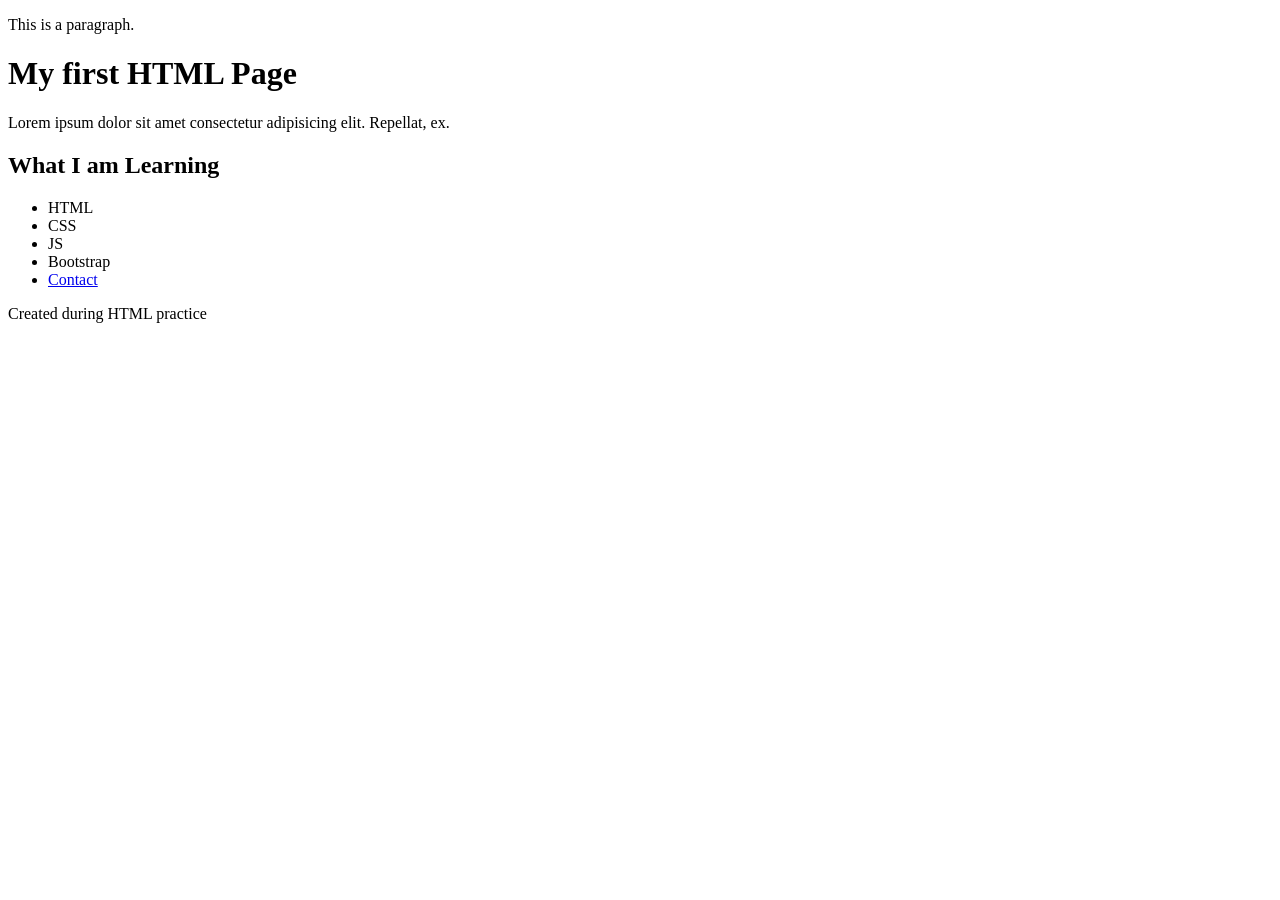
==== index.html @ 041666cb "pushing html files to github" ====
<!DOCTYPE html>
<html lang="en">
<head>
    <title>Document</title>
</head>
<body>
    <p>This is a paragraph.</p>
    <header>
        <h1>My first HTML Page</h1>
        <p>
            Lorem ipsum dolor sit amet consectetur adipisicing elit. Repellat, ex.
        </p>
    </header>

    <main>
        <section>
            <h2>What I am Learning</h2>
            <ul>
                <li>HTML</li>
                <li>CSS</li>
                <li>JS</li>
                <li>Bootstrap</li>
                <li>
                    <a href="contact.html">Contact</a>
                </li> 
            </ul>
        </section>
    </main>

    <footer>
        <p>Created during HTML practice</p>
    </footer>

</body>
</html>
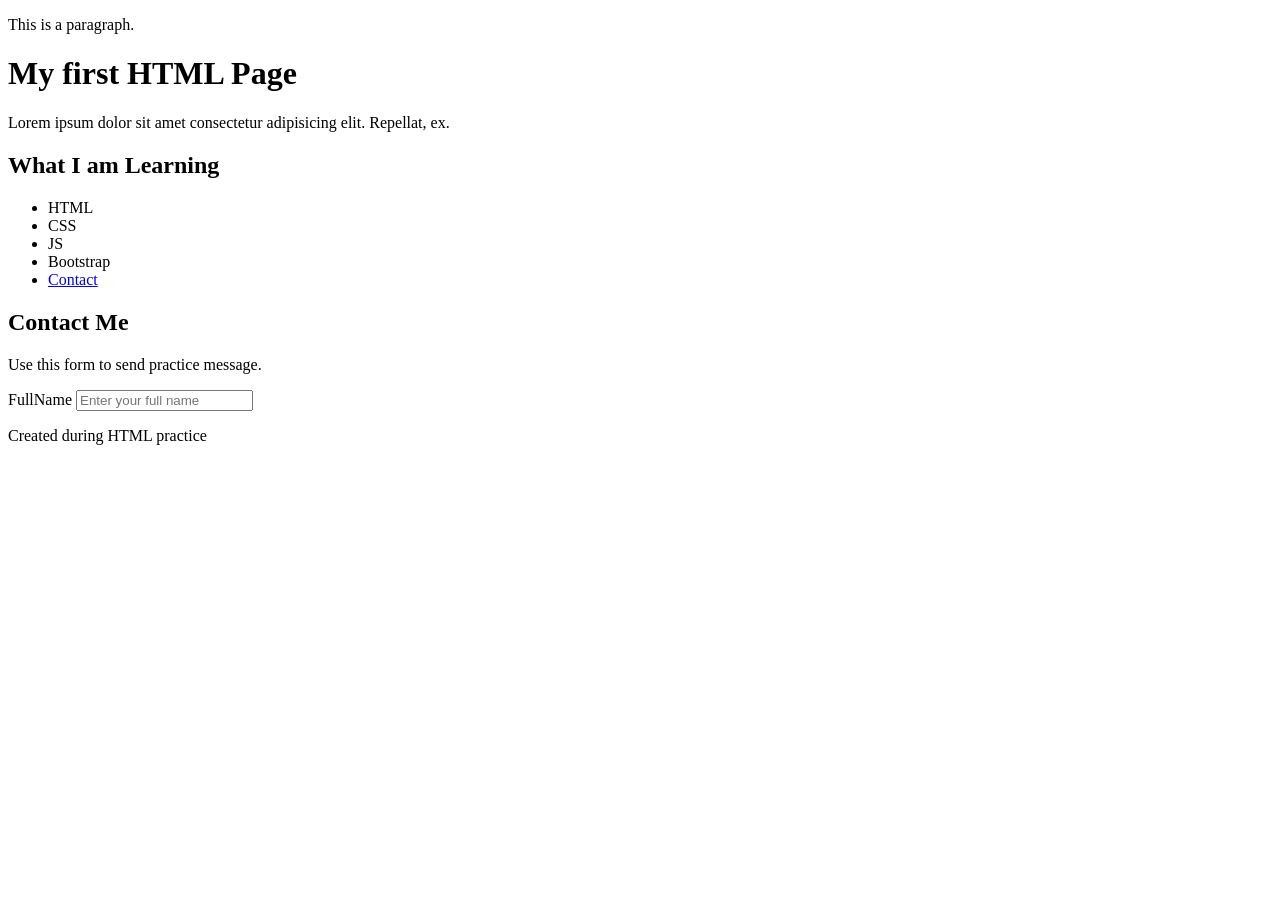
==== commit 83ca9da3: "added a better contact page" ====
--- a/index.html
+++ b/index.html
@@ -25,6 +25,19 @@
                 </li> 
             </ul>
         </section>
+
+        <section id="contact">
+            <h2>Contact Me</h2>
+            <p>Use this form to send practice message.</p>
+
+            <form>
+                <div>
+                    <label for="full-name">FullName</label>
+                    <input type="text" id="full-name" name="fullname" placeholder="Enter your full name" required>
+                </div>
+            </form>
+        </section>
+    
     </main>
 
     <footer>
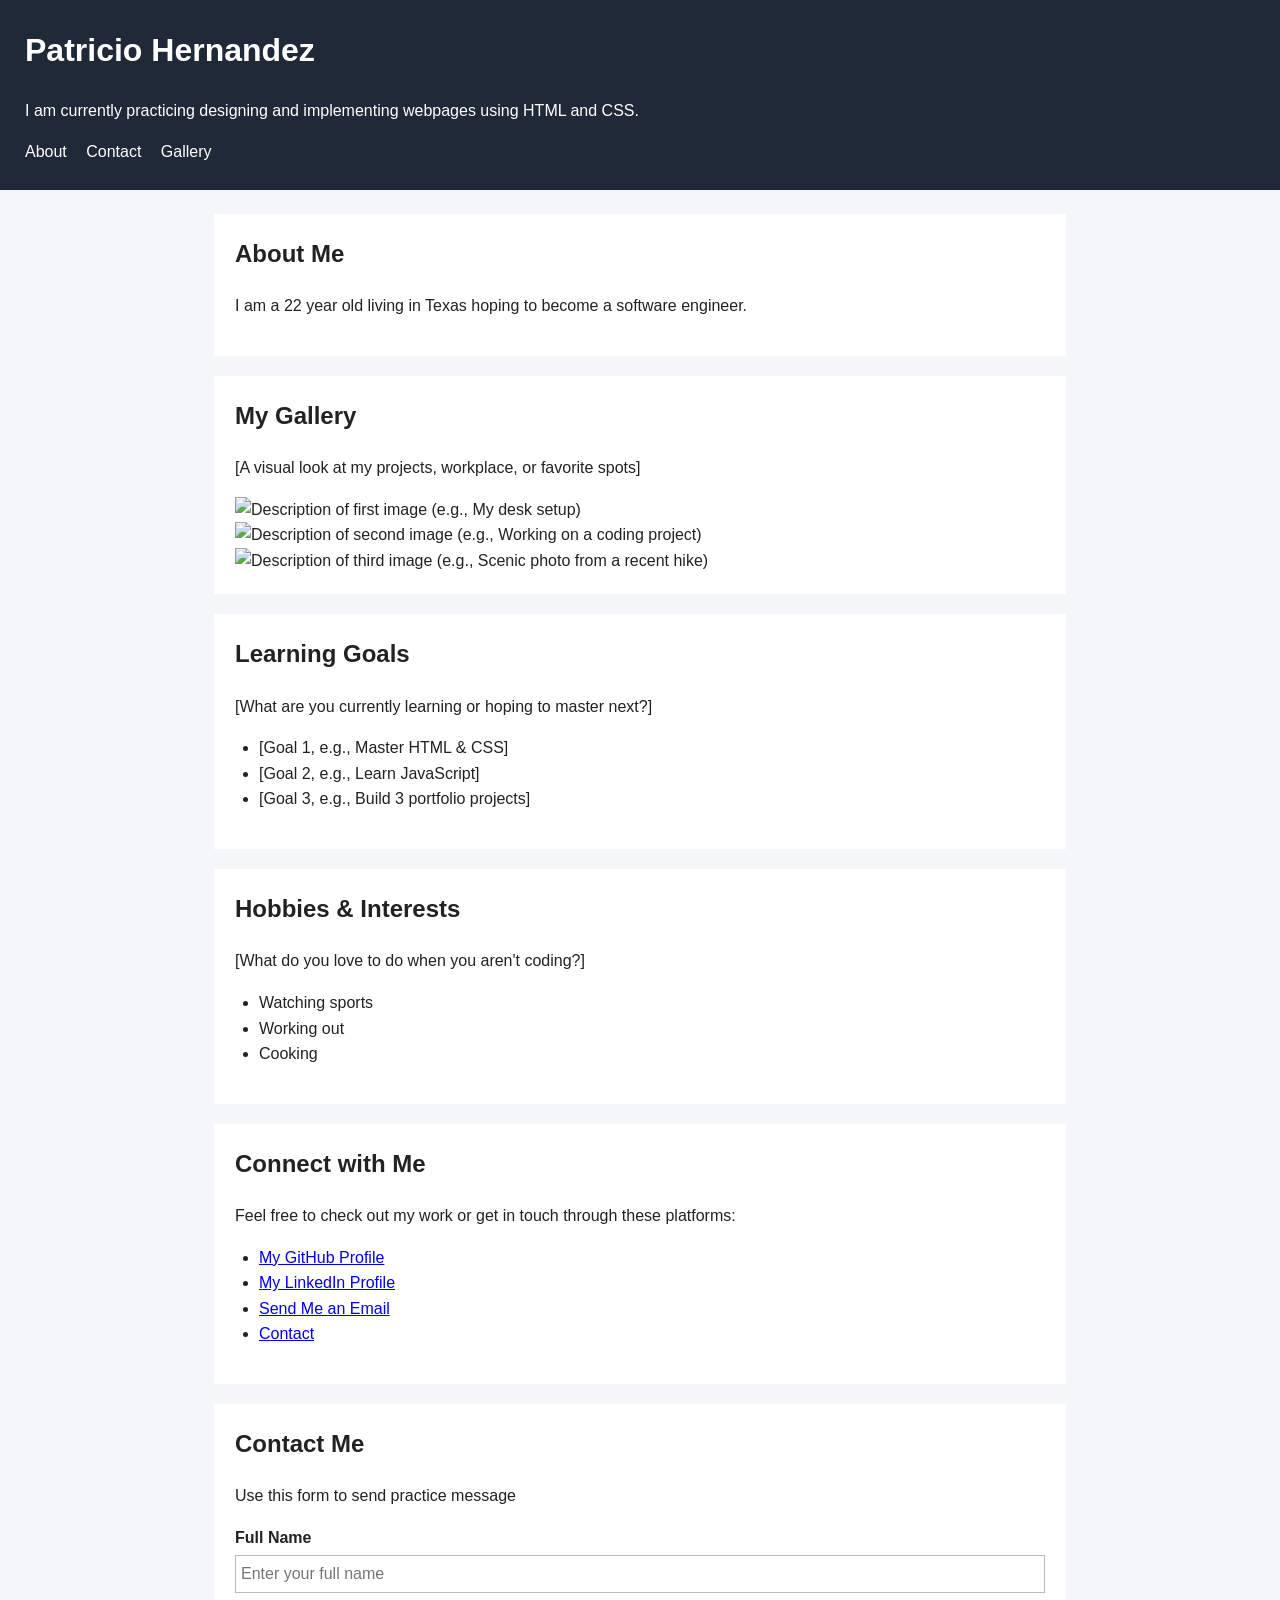
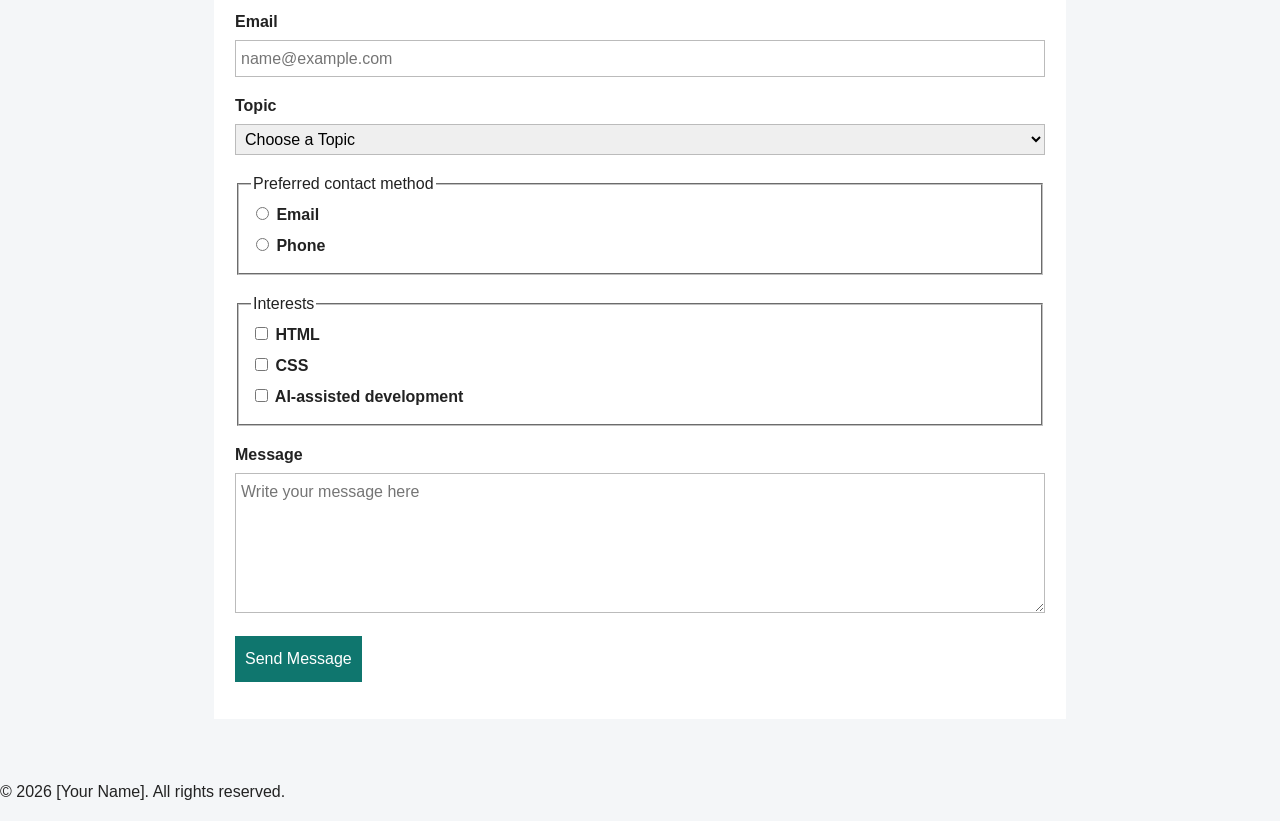
==== commit 05315210: "updated files" ====
--- a/index.html
+++ b/index.html
@@ -1,47 +1,153 @@
 <!DOCTYPE html>
 <html lang="en">
 <head>
-    <title>Document</title>
+    <meta charset="UTF-8">
+    <meta name="viewport" content="width=device-width, initial-scale=1.0">
+    <link rel="stylesheet" href="styles.css">
+    <title>My Personal Profile</title>
 </head>
 <body>
-    <p>This is a paragraph.</p>
+
+    <!-- Header Section: Name and Intro -->
     <header>
-        <h1>My first HTML Page</h1>
-        <p>
-            Lorem ipsum dolor sit amet consectetur adipisicing elit. Repellat, ex.
-        </p>
+        <h1 id="">Patricio Hernandez</h1>
+        <p id="">I am currently practicing designing and implementing webpages using HTML and CSS.</p>
+
+        <nav>
+            <a href="#about">About</a> 
+            <a href="#contact">Contact</a> 
+            <a href="#gallery">Gallery</a>
+        </nav>
     </header>
 
+    <!-- Main Content Area -->
     <main>
-        <section>
-            <h2>What I am Learning</h2>
+        
+        <!-- About Section -->
+        <section id="about">
+            <h2>About Me</h2>
+            <p>I am a 22 year old living in Texas hoping to become a software engineer.</p>
+        </section>
+
+        <!-- Gallery Section (3 Images) -->
+        <section id="gallery">
+            <h2>My Gallery</h2>
+            <p>[A visual look at my projects, workplace, or favorite spots]</p>
+            
+            <!-- Replace the src URLs with your own image file paths or online URLs -->
+            <img width="250" height="300" src="https://images.unsplash.com/photo-1526779259212-939e64788e3c?fm=jpg&q=60&w=3000&auto=format&fit=crop&ixlib=rb-4.1.0&ixid=M3wxMjA3fDB8MHxzZWFyY2h8M3x8ZnJlZSUyMGltYWdlc3xlbnwwfHwwfHx8MA%3D%3D" alt="Description of first image (e.g., My desk setup)">
+            <img width="250" height="300" src="https://images.unsplash.com/photo-1526779259212-939e64788e3c?fm=jpg&q=60&w=3000&auto=format&fit=crop&ixlib=rb-4.1.0&ixid=M3wxMjA3fDB8MHxzZWFyY2h8M3x8ZnJlZSUyMGltYWdlc3xlbnwwfHwwfHx8MA%3D%3D" alt="Description of second image (e.g., Working on a coding project)">
+            <img width="250" height="300" src="https://images.unsplash.com/photo-1526779259212-939e64788e3c?fm=jpg&q=60&w=3000&auto=format&fit=crop&ixlib=rb-4.1.0&ixid=M3wxMjA3fDB8MHxzZWFyY2h8M3x8ZnJlZSUyMGltYWdlc3xlbnwwfHwwfHx8MA%3D%3D" alt="Description of third image (e.g., Scenic photo from a recent hike)">
+        </section>
+
+        <!-- Learning Goals Section -->
+        <section id="learning-goals">
+            <h2>Learning Goals</h2>
+            <p>[What are you currently learning or hoping to master next?]</p>
             <ul>
-                <li>HTML</li>
-                <li>CSS</li>
-                <li>JS</li>
-                <li>Bootstrap</li>
-                <li>
-                    <a href="contact.html">Contact</a>
-                </li> 
+                <li>[Goal 1, e.g., Master HTML & CSS]</li>
+                <li>[Goal 2, e.g., Learn JavaScript]</li>
+                <li>[Goal 3, e.g., Build 3 portfolio projects]</li>
             </ul>
         </section>
 
-        <section id="contact">
+        <!-- Hobbies Section -->
+        <section id="hobbies">
+            <h2>Hobbies & Interests</h2>
+            <p>[What do you love to do when you aren't coding?]</p>
+            <ul>
+                <li>Watching sports</li>
+                <li>Working out</li>
+                <li>Cooking</li>
+            </ul>
+        </section>
+
+        <!-- Links / Contact Section -->
+        <section id="links">
+            <h2>Connect with Me</h2>
+            <p>Feel free to check out my work or get in touch through these platforms:</p>
+            <ul>
+                <!-- target="_blank" opens the link in a new browser tab -->
+                <li><a href="https://github.com/patohdzz" target="_blank" >My GitHub Profile</a></li>
+                <li><a href="https://linkedin.com/in/[your-username]" target="_blank" >My LinkedIn Profile</a></li>
+                <li><a href="ppato732@gmail.com">Send Me an Email</a></li>
+                <li>
+                    <a href="contact.html">Contact</a>
+                </li>
+            </ul>
+        </section>
+
+
+         <section id="contact">
             <h2>Contact Me</h2>
-            <p>Use this form to send practice message.</p>
+                <p>Use this form to send practice message</p>
 
-            <form>
-                <div>
-                    <label for="full-name">FullName</label>
-                    <input type="text" id="full-name" name="fullname" placeholder="Enter your full name" required>
-                </div>
-            </form>
+                <form>
+                    <div>
+                         <label for="full-name">Full Name</label>
+                        <input type="text" id="full-name" name="fullName" placeholder="Enter your full name" required>
+                    </div>
+
+                    <div>
+                         <label for="email">Email</label>
+                        <input type="email" id="email" name="email" placeholder="name@example.com" required>
+                    </div>
+
+                    <div>
+                        <label for="topic">Topic</label>
+                        <select name="topic" id="topic">
+                            <option value="">Choose a Topic</option>
+                            <option value="">Project Feedback</option>
+                            <option value="">Collaboration</option>
+                            <option value="">Questions</option>
+                        </select>
+                    </div>
+                    <fieldset>
+                         <legend>Preferred contact method</legend>
+
+                        <label>
+                            <input type="radio" name="contactMethod" value="email">
+                            Email
+                        </label>
+
+                        <label>
+                            <input type="radio" name="contactMethod" value="phone">
+                            Phone
+                        </label>
+                    </fieldset>
+                     <fieldset>
+                        <legend>Interests</legend>
+
+                        <label>
+                            <input type="checkbox" name="interests" value="html">
+                            HTML
+                        </label>
+
+                        <label>
+                            <input type="checkbox" name="interests" value="css">
+                            CSS
+                        </label>
+
+                        <label>
+                            <input type="checkbox" name="interests" value="ai">
+                            AI-assisted development
+                        </label>
+                        </fieldset>
+
+                        <div>
+                            <label for="message">Message</label>
+                            <textarea id="message" name="message" rows="5" placeholder="Write your message here"></textarea>
+                        </div>
+
+                        <button type="submit">Send Message</button>
+                </form>
         </section>
-    
+
     </main>
 
+    <!-- Footer Section -->
     <footer>
-        <p>Created during HTML practice</p>
+        <p>&copy; 2026 [Your Name]. All rights reserved.</p>
     </footer>
 
 </body>
--- a/styles.css
+++ b/styles.css
@@ -0,0 +1,102 @@
+* 
+{
+    box-sizing: border-box;
+}
+
+body
+{
+    margin: 0;
+    font-family: Arial, Helvetica, sans-serif;
+    color: #222222;
+    background-color: #f4f6f8;
+    line-height: 1.6;
+}
+
+header
+{
+    background-color: #1f2937;
+    color: white;
+    padding: 25px;
+}
+
+nav a 
+{
+    color: white;
+    margin-right: 15px;
+    text-decoration: none;
+}
+
+main
+{
+    max-width: 900px;
+    margin: 0 auto;
+    padding: 24px;
+}
+
+section
+{
+    background-color: white;
+    margin-bottom: 20px;
+    padding: 20px;
+    border: 1px solid white;
+}
+
+h1, h2
+{
+    margin-top: 0;
+}
+
+
+nav a:hover
+{
+    text-decoration: underline;
+}
+
+
+ul, ol
+{
+    padding-left: 24px;
+}
+
+form, div, fieldset
+{
+    margin-bottom: 16px;
+}
+
+label
+{
+    display: block;
+    margin-bottom: 5px;
+    font-weight: bold;
+}
+
+input, select, textarea, button
+{
+    font: inherit;
+}
+
+input, select, textarea
+{
+    width: 100%;
+    padding: 5px;
+    border: 1px solid #bbbbbb;
+}
+
+input[type="radio"],
+input[type="checkbox"]
+{
+    width: auto;
+}
+
+button{
+    background-color: #0f766e;
+    color:white;
+    border: none;
+    padding: 10px;
+    cursor: pointer;
+}
+
+button:hover
+{
+    background-color: #115e59;
+}
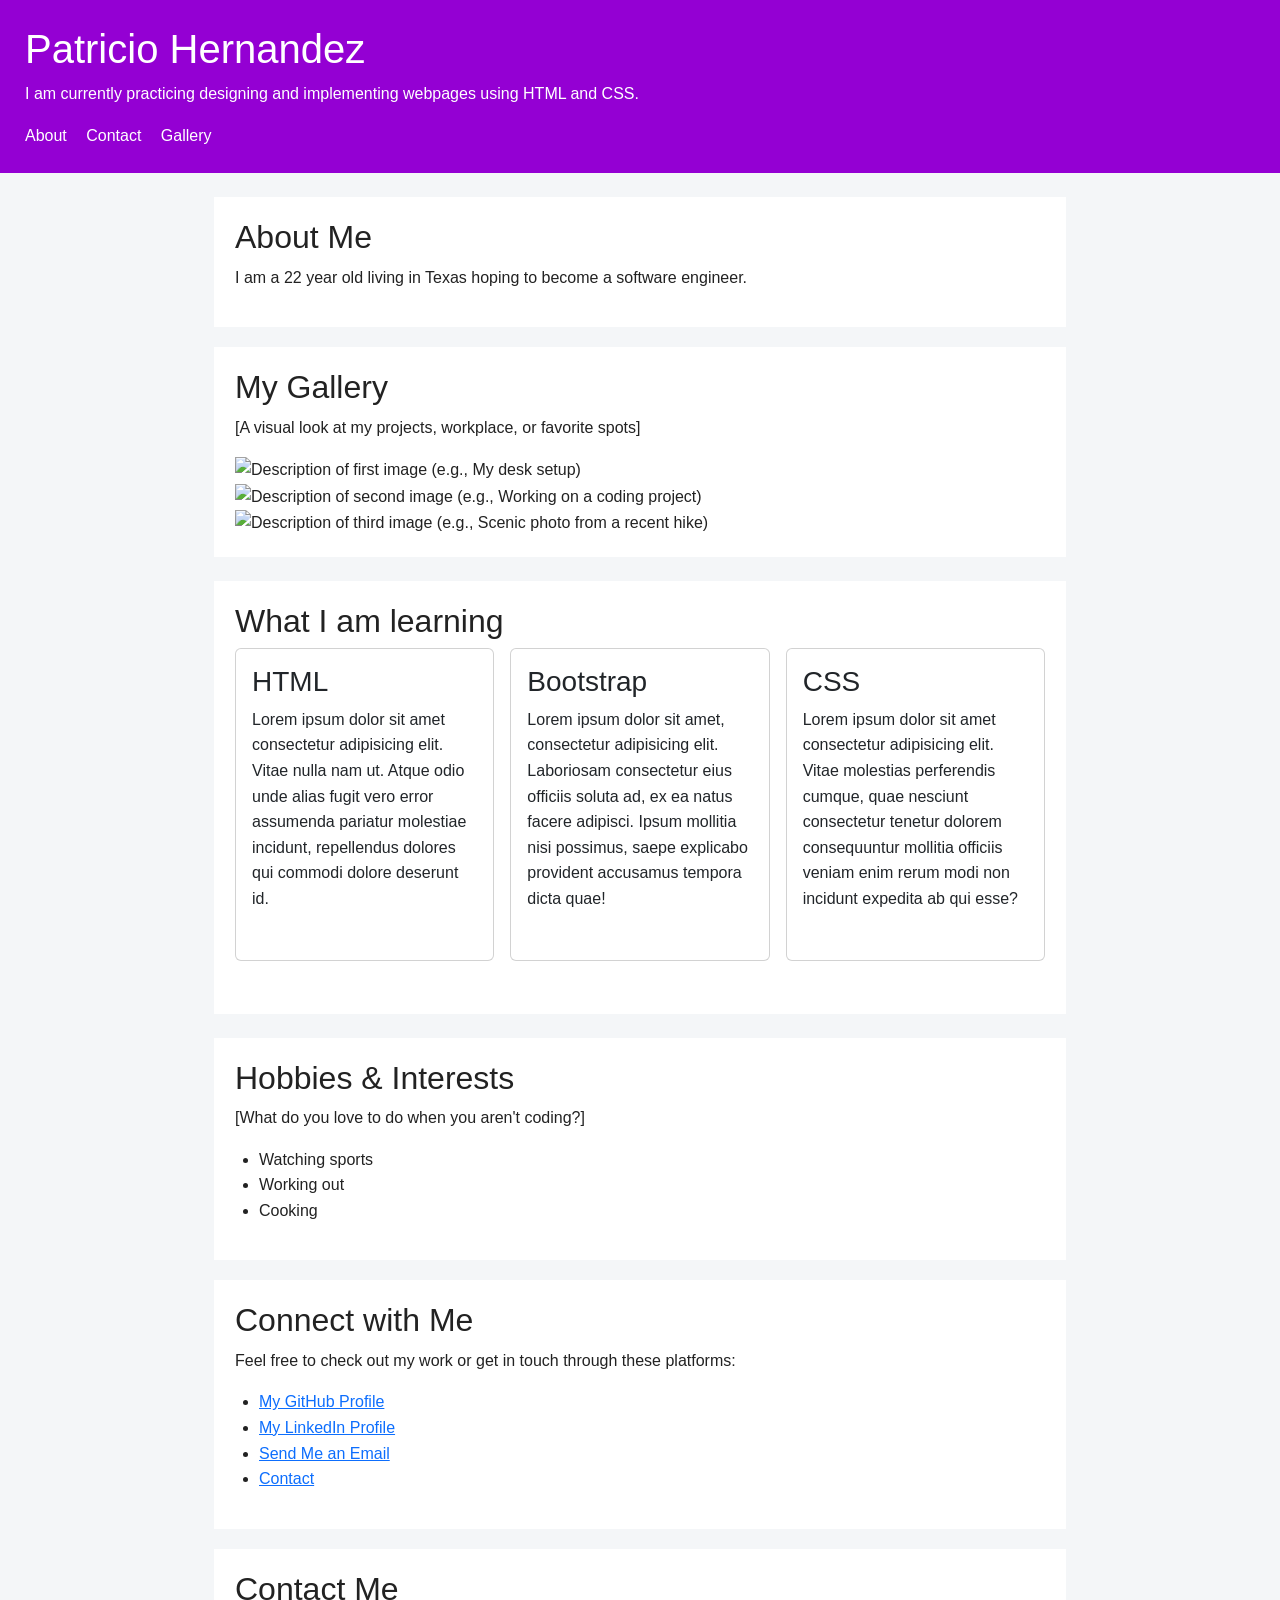
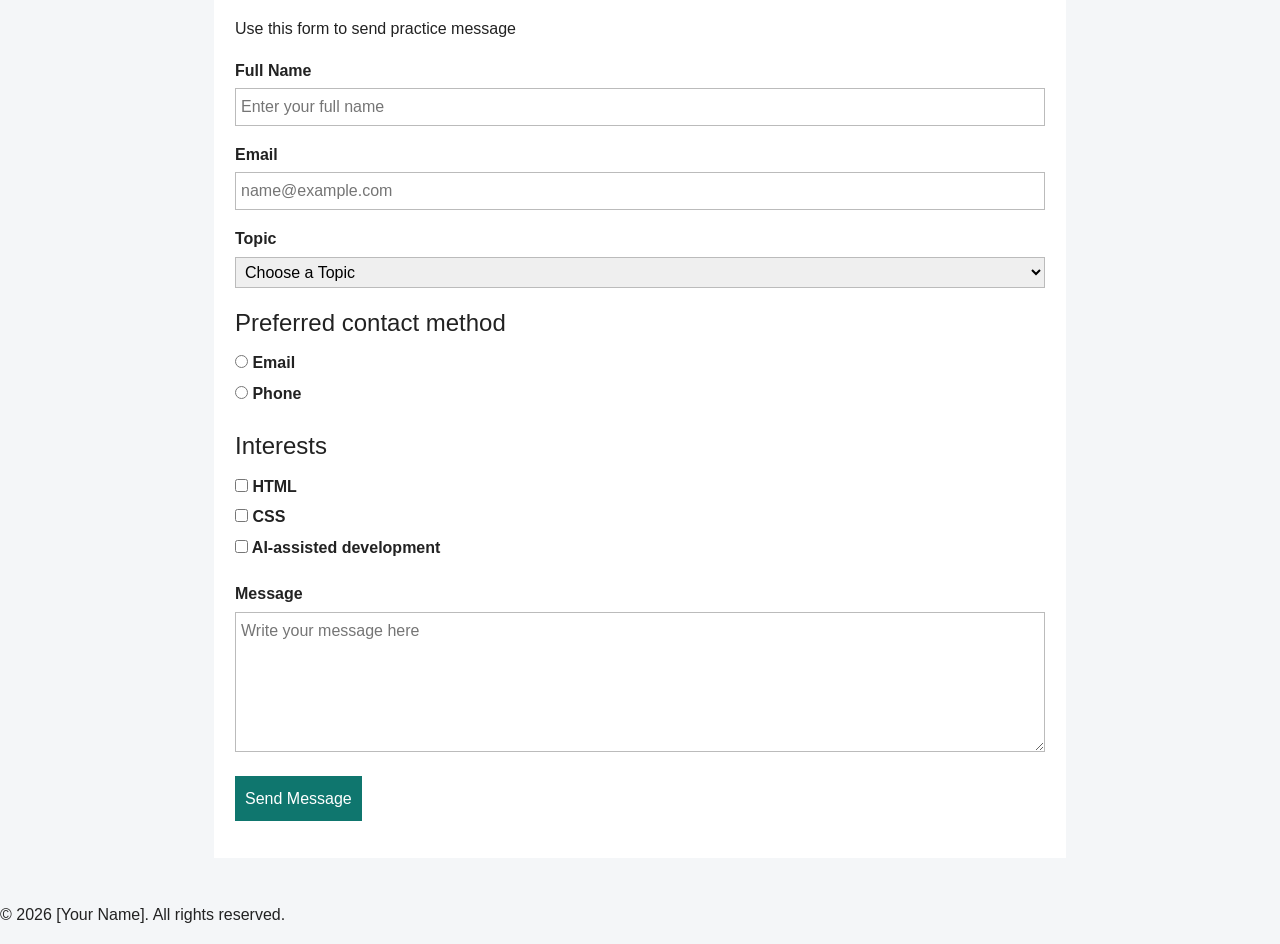
==== commit f5c9e5d2: "learning bootstrap" ====
--- a/index.html
+++ b/index.html
@@ -3,6 +3,7 @@
 <head>
     <meta charset="UTF-8">
     <meta name="viewport" content="width=device-width, initial-scale=1.0">
+    <link href="https://cdn.jsdelivr.net/npm/bootstrap@5.3.8/dist/css/bootstrap.min.css" rel="stylesheet" integrity="sha384-sRIl4kxILFvY47J16cr9ZwB07vP4J8+LH7qKQnuqkuIAvNWLzeN8tE5YBujZqJLB" crossorigin="anonymous">
     <link rel="stylesheet" href="styles.css">
     <title>My Personal Profile</title>
 </head>
@@ -35,20 +36,51 @@
             <p>[A visual look at my projects, workplace, or favorite spots]</p>
             
             <!-- Replace the src URLs with your own image file paths or online URLs -->
-            <img width="250" height="300" src="https://images.unsplash.com/photo-1526779259212-939e64788e3c?fm=jpg&q=60&w=3000&auto=format&fit=crop&ixlib=rb-4.1.0&ixid=M3wxMjA3fDB8MHxzZWFyY2h8M3x8ZnJlZSUyMGltYWdlc3xlbnwwfHwwfHx8MA%3D%3D" alt="Description of first image (e.g., My desk setup)">
-            <img width="250" height="300" src="https://images.unsplash.com/photo-1526779259212-939e64788e3c?fm=jpg&q=60&w=3000&auto=format&fit=crop&ixlib=rb-4.1.0&ixid=M3wxMjA3fDB8MHxzZWFyY2h8M3x8ZnJlZSUyMGltYWdlc3xlbnwwfHwwfHx8MA%3D%3D" alt="Description of second image (e.g., Working on a coding project)">
-            <img width="250" height="300" src="https://images.unsplash.com/photo-1526779259212-939e64788e3c?fm=jpg&q=60&w=3000&auto=format&fit=crop&ixlib=rb-4.1.0&ixid=M3wxMjA3fDB8MHxzZWFyY2h8M3x8ZnJlZSUyMGltYWdlc3xlbnwwfHwwfHx8MA%3D%3D" alt="Description of third image (e.g., Scenic photo from a recent hike)">
+            <img width="250" height="300" src="https://encrypted-tbn0.gstatic.com/images?q=tbn:ANd9GcQEOOCbsdPiaZMO85uO8DAf_0BnDONPRa_jDEipImPBKw&s=10" alt="Description of first image (e.g., My desk setup)">
+            <img width="250" height="300" src="https://encrypted-tbn0.gstatic.com/images?q=tbn:ANd9GcSMW-g01oEVdG8NMg-5mHJ0XLi3csJ7JBIlCyQcsr5wHQ&s=10" alt="Description of second image (e.g., Working on a coding project)">
+            <img width="250" height="300" src="https://encrypted-tbn0.gstatic.com/images?q=tbn:ANd9GcR4BcDx0Pad-A62xh1gEptyFEPnEzIFvjx_uwyEWh2LPA&s=10" alt="Description of third image (e.g., Scenic photo from a recent hike)">
         </section>
 
+
+
         <!-- Learning Goals Section -->
-        <section id="learning-goals">
-            <h2>Learning Goals</h2>
-            <p>[What are you currently learning or hoping to master next?]</p>
-            <ul>
-                <li>[Goal 1, e.g., Master HTML & CSS]</li>
-                <li>[Goal 2, e.g., Learn JavaScript]</li>
-                <li>[Goal 3, e.g., Build 3 portfolio projects]</li>
-            </ul>
+        <section id="learning-goals" class="my-4">
+            <h2>What I am learning</h2>
+            <div class="row g-3">
+                <div class="col-12 col-md-4">
+                    <div class="card h-100">
+                        <div class="card-body">
+                            <h3 class="card-title">HTML</h3>
+                            <p class="card-text">Lorem ipsum dolor sit amet consectetur adipisicing elit. Vitae nulla nam ut. Atque odio unde alias fugit vero error assumenda pariatur molestiae incidunt, repellendus dolores qui commodi dolore deserunt id.</p>
+
+                        </div>
+
+                    </div>
+
+                </div>
+                <div class="col-12 col-md-4">
+                    <div class="card h-100">
+                        <div class="card-body">
+                            <h3 class="card-title">Bootstrap</h3>
+                            <p class="card-text">Lorem ipsum dolor sit amet, consectetur adipisicing elit. Laboriosam consectetur eius officiis soluta ad, ex ea natus facere adipisci. Ipsum mollitia nisi possimus, saepe explicabo provident accusamus tempora dicta quae!</p>
+
+                        </div>
+
+                    </div>
+
+                </div>
+                <div class="col-12 col-md-4">
+                    <div class="card h-100">
+                        <div class="card-body">
+                            <h3 class="card-title">CSS</h3>
+                            <p class="card-text">Lorem ipsum dolor sit amet consectetur adipisicing elit. Vitae molestias perferendis cumque, quae nesciunt consectetur tenetur dolorem consequuntur mollitia officiis veniam enim rerum modi non incidunt expedita ab qui esse?</p>
+
+                        </div>
+
+                    </div>
+
+                </div>
+            </div>
         </section>
 
         <!-- Hobbies Section -->
--- a/styles.css
+++ b/styles.css
@@ -14,7 +14,7 @@
 
 header
 {
-    background-color: #1f2937;
+    background-color: darkviolet;
     color: white;
     padding: 25px;
 }
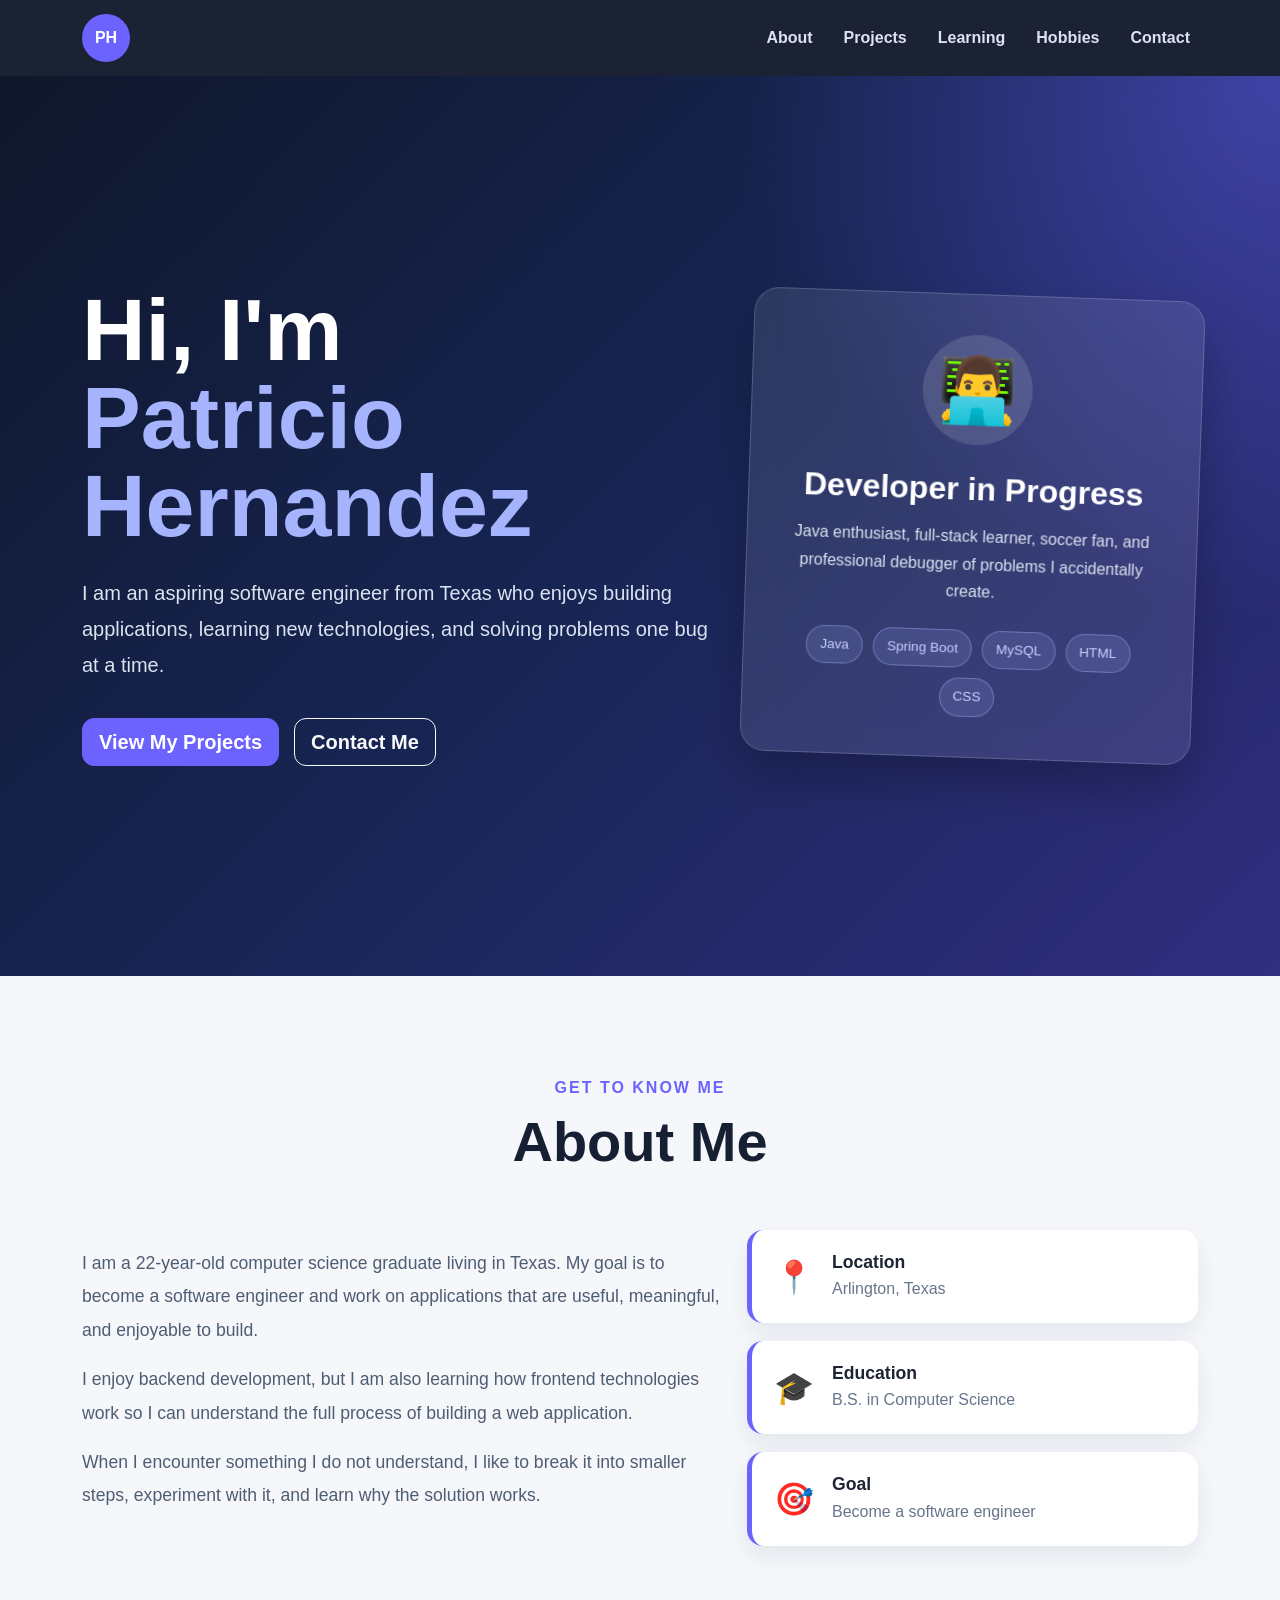
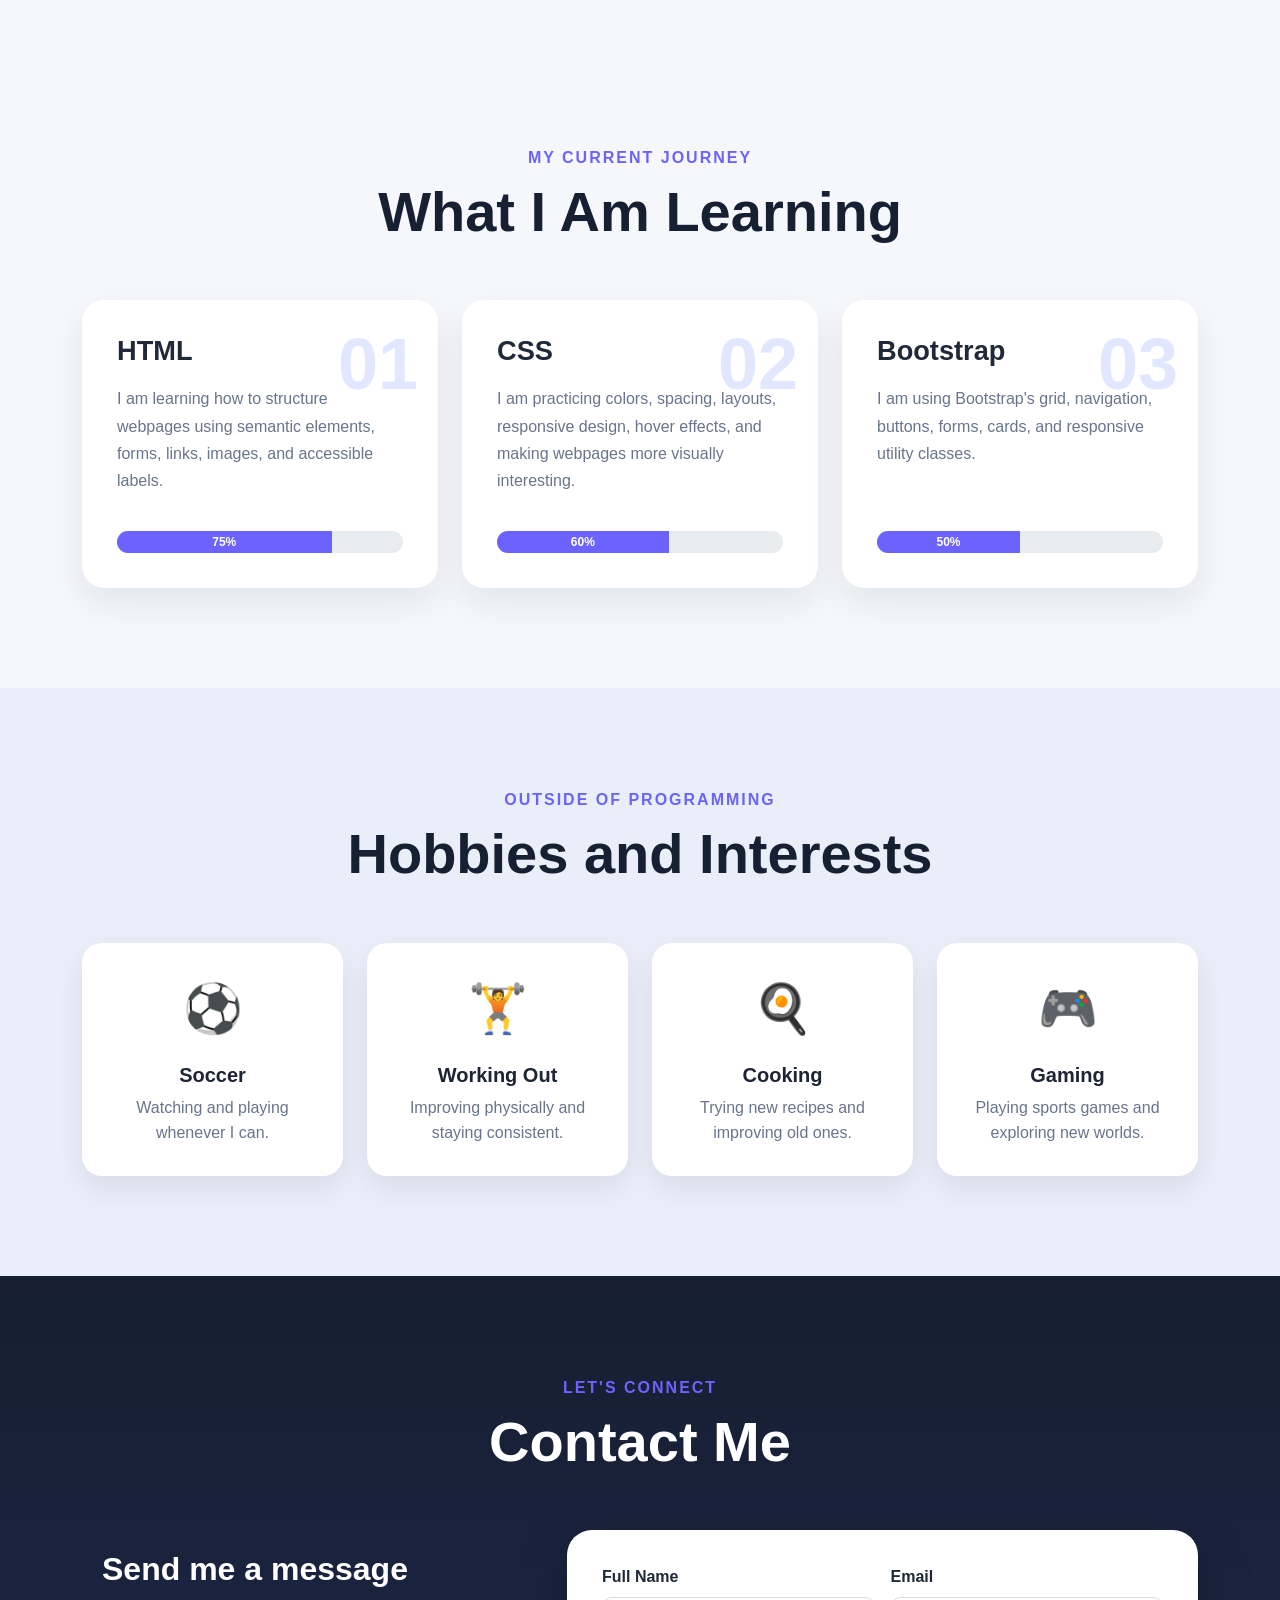
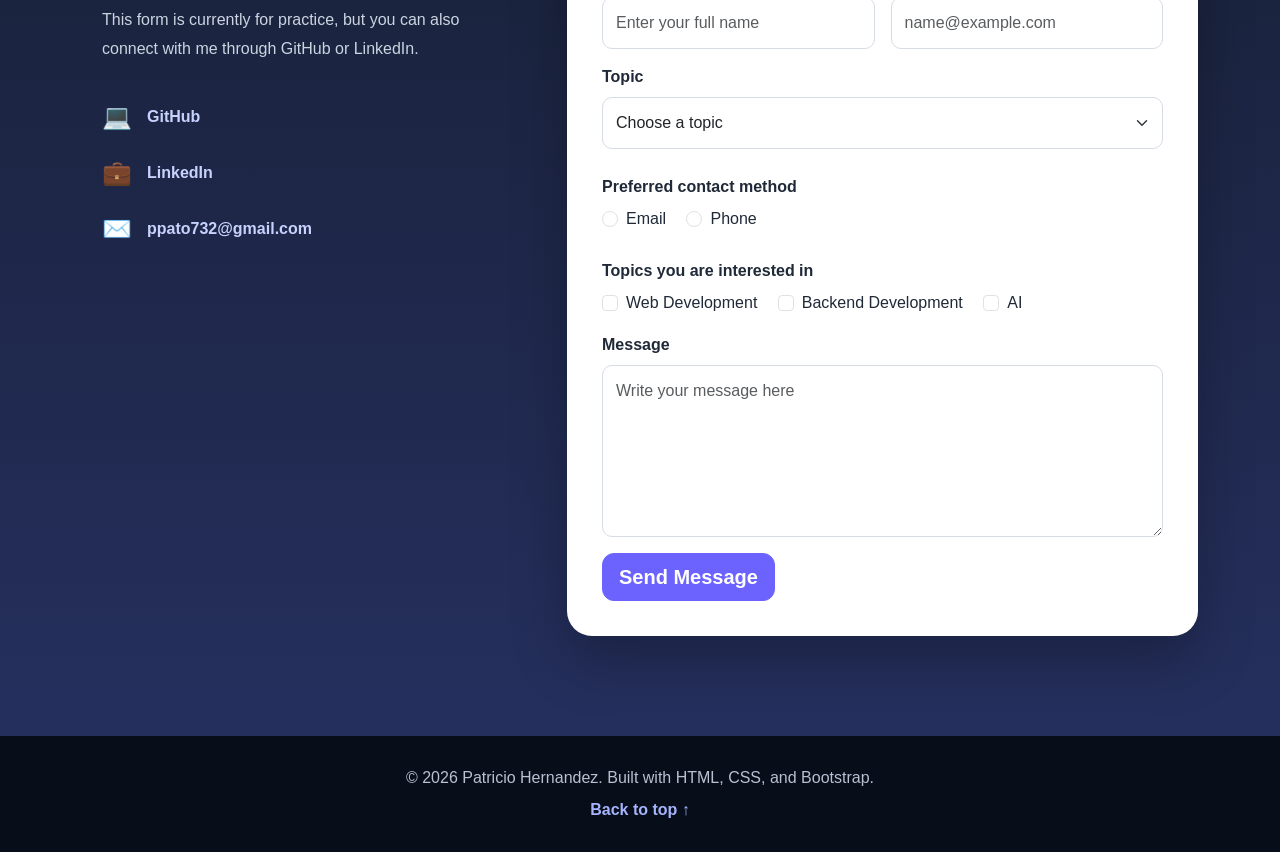
==== commit 68bb6c76: "added javascript and updated index file" ====
--- a/index.html
+++ b/index.html
@@ -2,185 +2,736 @@
 <html lang="en">
 <head>
     <meta charset="UTF-8">
-    <meta name="viewport" content="width=device-width, initial-scale=1.0">
-    <link href="https://cdn.jsdelivr.net/npm/bootstrap@5.3.8/dist/css/bootstrap.min.css" rel="stylesheet" integrity="sha384-sRIl4kxILFvY47J16cr9ZwB07vP4J8+LH7qKQnuqkuIAvNWLzeN8tE5YBujZqJLB" crossorigin="anonymous">
+
+    <meta
+        name="viewport"
+        content="width=device-width, initial-scale=1.0"
+    >
+
+    <link
+        href="https://cdn.jsdelivr.net/npm/bootstrap@5.3.8/dist/css/bootstrap.min.css"
+        rel="stylesheet"
+        integrity="sha384-sRIl4kxILFvY47J16cr9ZwB07vP4J8+LH7qKQnuqkuIAvNWLzeN8tE5YBujZqJLB"
+        crossorigin="anonymous"
+    >
+
     <link rel="stylesheet" href="styles.css">
-    <title>My Personal Profile</title>
+
+    <title>Patricio Hernandez | Personal Profile</title>
 </head>
+
 <body>
 
-    <!-- Header Section: Name and Intro -->
-    <header>
-        <h1 id="">Patricio Hernandez</h1>
-        <p id="">I am currently practicing designing and implementing webpages using HTML and CSS.</p>
-
-        <nav>
-            <a href="#about">About</a> 
-            <a href="#contact">Contact</a> 
-            <a href="#gallery">Gallery</a>
-        </nav>
+    <!-- Navigation Bar -->
+    <nav class="navbar navbar-expand-md navbar-dark sticky-top">
+        <div class="container">
+
+            <a class="navbar-brand" href="#home">
+                PH
+            </a>
+
+            <button
+                class="navbar-toggler"
+                type="button"
+                data-bs-toggle="collapse"
+                data-bs-target="#mainNavigation"
+                aria-controls="mainNavigation"
+                aria-expanded="false"
+                aria-label="Open navigation menu"
+            >
+                <span class="navbar-toggler-icon"></span>
+            </button>
+
+            <div
+                class="collapse navbar-collapse"
+                id="mainNavigation"
+            >
+                <ul class="navbar-nav ms-auto">
+
+                    <li class="nav-item">
+                        <a class="nav-link" href="#about">About</a>
+                    </li>
+
+                    <li class="nav-item">
+                        <a class="nav-link" href="#projects">Projects</a>
+                    </li>
+
+                    <li class="nav-item">
+                        <a class="nav-link" href="#learning-goals">Learning</a>
+                    </li>
+
+                    <li class="nav-item">
+                        <a class="nav-link" href="#hobbies">Hobbies</a>
+                    </li>
+
+                    <li class="nav-item">
+                        <a class="nav-link" href="#contact">Contact</a>
+                    </li>
+
+                </ul>
+            </div>
+        </div>
+    </nav>
+
+
+    <!-- Hero Section -->
+    <header id="home" class="hero-section">
+
+        <div class="container">
+            <div class="row align-items-center min-vh-100">
+
+                <!-- Hero Text -->
+                <div class="col-lg-7">
+
+                    <h1>
+                        Hi, I'm
+                        <span>Patricio Hernandez</span>
+                    </h1>
+
+                    <p class="hero-description">
+                        I am an aspiring software engineer from Texas who enjoys
+                        building applications, learning new technologies, and
+                        solving problems one bug at a time.
+                    </p>
+
+                    <div class="hero-buttons">
+
+                        <a
+                            href="#projects"
+                            class="btn btn-primary btn-lg"
+                        >
+                            View My Projects
+                        </a>
+
+                        <a
+                            href="#contact"
+                            class="btn btn-outline-light btn-lg"
+                        >
+                            Contact Me
+                        </a>
+
+                    </div>
+                </div>
+
+                <!-- Hero Profile Card -->
+                <div class="col-lg-5 mt-5 mt-lg-0">
+
+                    <div class="profile-card">
+
+                        <div class="profile-icon">
+                            👨‍💻
+                        </div>
+
+                        <h2>Developer in Progress</h2>
+
+                        <p>
+                            Java enthusiast, full-stack learner, soccer fan,
+                            and professional debugger of problems I accidentally create.
+                        </p>
+
+                        <div class="profile-tags">
+                            <span>Java</span>
+                            <span>Spring Boot</span>
+                            <span>MySQL</span>
+                            <span>HTML</span>
+                            <span>CSS</span>
+                        </div>
+
+                    </div>
+                </div>
+
+            </div>
+        </div>
+
     </header>
 
-    <!-- Main Content Area -->
+
     <main>
-        
+
         <!-- About Section -->
-        <section id="about">
-            <h2>About Me</h2>
-            <p>I am a 22 year old living in Texas hoping to become a software engineer.</p>
+        <section id="about" class="content-section">
+
+            <div class="container">
+
+                <div class="section-heading">
+                    <p>Get to know me</p>
+                    <h2>About Me</h2>
+                </div>
+
+                <div class="row align-items-center">
+
+                    <div class="col-lg-7">
+
+                        <p class="about-text">
+                            I am a 22-year-old computer science graduate living
+                            in Texas. My goal is to become a software engineer
+                            and work on applications that are useful,
+                            meaningful, and enjoyable to build.
+                        </p>
+
+                        <p class="about-text">
+                            I enjoy backend development, but I am also learning
+                            how frontend technologies work so I can understand
+                            the full process of building a web application.
+                        </p>
+
+                        <p class="about-text">
+                            When I encounter something I do not understand, I
+                            like to break it into smaller steps, experiment with
+                            it, and learn why the solution works.
+                        </p>
+
+                    </div>
+
+                    <div class="col-lg-5">
+
+                        <div class="about-facts">
+
+                            <div class="fact-card">
+                                <span class="fact-icon">📍</span>
+
+                                <div>
+                                    <h3>Location</h3>
+                                    <p>Arlington, Texas</p>
+                                </div>
+                            </div>
+
+                            <div class="fact-card">
+                                <span class="fact-icon">🎓</span>
+
+                                <div>
+                                    <h3>Education</h3>
+                                    <p>B.S. in Computer Science</p>
+                                </div>
+                            </div>
+
+                            <div class="fact-card">
+                                <span class="fact-icon">🎯</span>
+
+                                <div>
+                                    <h3>Goal</h3>
+                                    <p>Become a software engineer</p>
+                                </div>
+                            </div>
+
+                        </div>
+
+                    </div>
+                </div>
+
+            </div>
+
         </section>
 
-        <!-- Gallery Section (3 Images) -->
-        <section id="gallery">
-            <h2>My Gallery</h2>
-            <p>[A visual look at my projects, workplace, or favorite spots]</p>
-            
-            <!-- Replace the src URLs with your own image file paths or online URLs -->
-            <img width="250" height="300" src="https://encrypted-tbn0.gstatic.com/images?q=tbn:ANd9GcQEOOCbsdPiaZMO85uO8DAf_0BnDONPRa_jDEipImPBKw&s=10" alt="Description of first image (e.g., My desk setup)">
-            <img width="250" height="300" src="https://encrypted-tbn0.gstatic.com/images?q=tbn:ANd9GcSMW-g01oEVdG8NMg-5mHJ0XLi3csJ7JBIlCyQcsr5wHQ&s=10" alt="Description of second image (e.g., Working on a coding project)">
-            <img width="250" height="300" src="https://encrypted-tbn0.gstatic.com/images?q=tbn:ANd9GcR4BcDx0Pad-A62xh1gEptyFEPnEzIFvjx_uwyEWh2LPA&s=10" alt="Description of third image (e.g., Scenic photo from a recent hike)">
+
+        <!-- Learning Goals Section -->
+        <section id="learning-goals" class="content-section">
+
+            <div class="container">
+
+                <div class="section-heading">
+                    <p>My current journey</p>
+                    <h2>What I Am Learning</h2>
+                </div>
+
+                <div class="row g-4">
+
+                    <!-- HTML -->
+                    <div class="col-12 col-md-4">
+
+                        <div class="learning-card">
+
+                            <div class="learning-number">
+                                01
+                            </div>
+
+                            <h3>HTML</h3>
+
+                            <p>
+                                I am learning how to structure webpages using
+                                semantic elements, forms, links, images, and
+                                accessible labels.
+                            </p>
+
+                            <div class="progress">
+                                <div
+                                    class="progress-bar"
+                                    style="width: 75%;"
+                                    role="progressbar"
+                                    aria-label="HTML learning progress"
+                                    aria-valuenow="75"
+                                    aria-valuemin="0"
+                                    aria-valuemax="100"
+                                >
+                                    75%
+                                </div>
+                            </div>
+
+                        </div>
+
+                    </div>
+
+                    <!-- CSS -->
+                    <div class="col-12 col-md-4">
+
+                        <div class="learning-card">
+
+                            <div class="learning-number">
+                                02
+                            </div>
+
+                            <h3>CSS</h3>
+
+                            <p>
+                                I am practicing colors, spacing, layouts,
+                                responsive design, hover effects, and making
+                                webpages more visually interesting.
+                            </p>
+
+                            <div class="progress">
+                                <div
+                                    class="progress-bar"
+                                    style="width: 60%;"
+                                    role="progressbar"
+                                    aria-label="CSS learning progress"
+                                    aria-valuenow="60"
+                                    aria-valuemin="0"
+                                    aria-valuemax="100"
+                                >
+                                    60%
+                                </div>
+                            </div>
+
+                        </div>
+
+                    </div>
+
+                    <!-- Bootstrap -->
+                    <div class="col-12 col-md-4">
+
+                        <div class="learning-card">
+
+                            <div class="learning-number">
+                                03
+                            </div>
+
+                            <h3>Bootstrap</h3>
+
+                            <p>
+                                I am using Bootstrap's grid, navigation,
+                                buttons, forms, cards, and responsive utility
+                                classes.
+                            </p>
+
+                            <div class="progress">
+                                <div
+                                    class="progress-bar"
+                                    style="width: 50%;"
+                                    role="progressbar"
+                                    aria-label="Bootstrap learning progress"
+                                    aria-valuenow="50"
+                                    aria-valuemin="0"
+                                    aria-valuemax="100"
+                                >
+                                    50%
+                                </div>
+                            </div>
+
+                        </div>
+
+                    </div>
+
+                </div>
+
+            </div>
+
         </section>
 
 
-
-        <!-- Learning Goals Section -->
-        <section id="learning-goals" class="my-4">
-            <h2>What I am learning</h2>
-            <div class="row g-3">
-                <div class="col-12 col-md-4">
-                    <div class="card h-100">
-                        <div class="card-body">
-                            <h3 class="card-title">HTML</h3>
-                            <p class="card-text">Lorem ipsum dolor sit amet consectetur adipisicing elit. Vitae nulla nam ut. Atque odio unde alias fugit vero error assumenda pariatur molestiae incidunt, repellendus dolores qui commodi dolore deserunt id.</p>
-
-                        </div>
-
-                    </div>
-
-                </div>
-                <div class="col-12 col-md-4">
-                    <div class="card h-100">
-                        <div class="card-body">
-                            <h3 class="card-title">Bootstrap</h3>
-                            <p class="card-text">Lorem ipsum dolor sit amet, consectetur adipisicing elit. Laboriosam consectetur eius officiis soluta ad, ex ea natus facere adipisci. Ipsum mollitia nisi possimus, saepe explicabo provident accusamus tempora dicta quae!</p>
-
-                        </div>
-
-                    </div>
-
-                </div>
-                <div class="col-12 col-md-4">
-                    <div class="card h-100">
-                        <div class="card-body">
-                            <h3 class="card-title">CSS</h3>
-                            <p class="card-text">Lorem ipsum dolor sit amet consectetur adipisicing elit. Vitae molestias perferendis cumque, quae nesciunt consectetur tenetur dolorem consequuntur mollitia officiis veniam enim rerum modi non incidunt expedita ab qui esse?</p>
-
-                        </div>
-
-                    </div>
-
-                </div>
+        <!-- Hobbies Section -->
+        <section id="hobbies" class="content-section alternate-section">
+
+            <div class="container">
+
+                <div class="section-heading">
+                    <p>Outside of programming</p>
+                    <h2>Hobbies and Interests</h2>
+                </div>
+
+                <div class="row g-4">
+
+                    <div class="col-6 col-lg-3">
+                        <div class="hobby-card">
+                            <span>⚽</span>
+                            <h3>Soccer</h3>
+                            <p>Watching and playing whenever I can.</p>
+                        </div>
+                    </div>
+
+                    <div class="col-6 col-lg-3">
+                        <div class="hobby-card">
+                            <span>🏋️</span>
+                            <h3>Working Out</h3>
+                            <p>Improving physically and staying consistent.</p>
+                        </div>
+                    </div>
+
+                    <div class="col-6 col-lg-3">
+                        <div class="hobby-card">
+                            <span>🍳</span>
+                            <h3>Cooking</h3>
+                            <p>Trying new recipes and improving old ones.</p>
+                        </div>
+                    </div>
+
+                    <div class="col-6 col-lg-3">
+                        <div class="hobby-card">
+                            <span>🎮</span>
+                            <h3>Gaming</h3>
+                            <p>Playing sports games and exploring new worlds.</p>
+                        </div>
+                    </div>
+
+                </div>
+
             </div>
+
         </section>
 
-        <!-- Hobbies Section -->
-        <section id="hobbies">
-            <h2>Hobbies & Interests</h2>
-            <p>[What do you love to do when you aren't coding?]</p>
-            <ul>
-                <li>Watching sports</li>
-                <li>Working out</li>
-                <li>Cooking</li>
-            </ul>
+
+        <!-- Contact Section -->
+        <section id="contact" class="content-section contact-section">
+
+            <div class="container">
+
+                <div class="section-heading">
+                    <p>Let's connect</p>
+                    <h2>Contact Me</h2>
+                </div>
+
+                <div class="row g-5">
+
+                    <!-- Contact Information -->
+                    <div class="col-lg-5">
+
+                        <div class="contact-information">
+
+                            <h3>Send me a message</h3>
+
+                            <p>
+                                This form is currently for practice, but you can
+                                also connect with me through GitHub or LinkedIn.
+                            </p>
+
+                            <div class="contact-link">
+                                <span>💻</span>
+
+                                <a
+                                    href="https://github.com/patohdzz"
+                                    target="_blank"
+                                    rel="noopener noreferrer"
+                                >
+                                    GitHub
+                                </a>
+                            </div>
+
+                            <div class="contact-link">
+                                <span>💼</span>
+
+                                <a
+                                    href="https://www.linkedin.com/"
+                                    target="_blank"
+                                    rel="noopener noreferrer"
+                                >
+                                    LinkedIn
+                                </a>
+                            </div>
+
+                            <div class="contact-link">
+                                <span>✉️</span>
+
+                                <a href="mailto:ppato732@gmail.com">
+                                    ppato732@gmail.com
+                                </a>
+                            </div>
+
+                        </div>
+
+                    </div>
+
+                    <!-- Contact Form -->
+                    <div class="col-lg-7">
+
+                        <form class="contact-form">
+
+                            <div class="row g-3">
+
+                                <div class="col-md-6">
+
+                                    <label
+                                        for="full-name"
+                                        class="form-label"
+                                    >
+                                        Full Name
+                                    </label>
+
+                                    <input
+                                        type="text"
+                                        id="full-name"
+                                        name="fullName"
+                                        class="form-control"
+                                        placeholder="Enter your full name"
+                                        required
+                                    >
+
+                                </div>
+
+                                <div class="col-md-6">
+
+                                    <label
+                                        for="email"
+                                        class="form-label"
+                                    >
+                                        Email
+                                    </label>
+
+                                    <input
+                                        type="email"
+                                        id="email"
+                                        name="email"
+                                        class="form-control"
+                                        placeholder="name@example.com"
+                                        required
+                                    >
+
+                                </div>
+
+                                <div class="col-12">
+
+                                    <label
+                                        for="topic"
+                                        class="form-label"
+                                    >
+                                        Topic
+                                    </label>
+
+                                    <select
+                                        name="topic"
+                                        id="topic"
+                                        class="form-select"
+                                        required
+                                    >
+                                        <option value="">
+                                            Choose a topic
+                                        </option>
+
+                                        <option value="project-feedback">
+                                            Project Feedback
+                                        </option>
+
+                                        <option value="collaboration">
+                                            Collaboration
+                                        </option>
+
+                                        <option value="job-opportunity">
+                                            Job Opportunity
+                                        </option>
+
+                                        <option value="question">
+                                            General Question
+                                        </option>
+                                    </select>
+
+                                </div>
+
+                                <div class="col-12">
+
+                                    <fieldset>
+
+                                        <legend>
+                                            Preferred contact method
+                                        </legend>
+
+                                        <div class="form-check form-check-inline">
+
+                                            <input
+                                                type="radio"
+                                                id="contact-email"
+                                                name="contactMethod"
+                                                value="email"
+                                                class="form-check-input"
+                                            >
+
+                                            <label
+                                                for="contact-email"
+                                                class="form-check-label"
+                                            >
+                                                Email
+                                            </label>
+
+                                        </div>
+
+                                        <div class="form-check form-check-inline">
+
+                                            <input
+                                                type="radio"
+                                                id="contact-phone"
+                                                name="contactMethod"
+                                                value="phone"
+                                                class="form-check-input"
+                                            >
+
+                                            <label
+                                                for="contact-phone"
+                                                class="form-check-label"
+                                            >
+                                                Phone
+                                            </label>
+
+                                        </div>
+
+                                    </fieldset>
+
+                                </div>
+
+                                <div class="col-12">
+
+                                    <fieldset>
+
+                                        <legend>
+                                            Topics you are interested in
+                                        </legend>
+
+                                        <div class="form-check form-check-inline">
+
+                                            <input
+                                                type="checkbox"
+                                                id="interest-web"
+                                                name="interests"
+                                                value="web-development"
+                                                class="form-check-input"
+                                            >
+
+                                            <label
+                                                for="interest-web"
+                                                class="form-check-label"
+                                            >
+                                                Web Development
+                                            </label>
+
+                                        </div>
+
+                                        <div class="form-check form-check-inline">
+
+                                            <input
+                                                type="checkbox"
+                                                id="interest-backend"
+                                                name="interests"
+                                                value="backend"
+                                                class="form-check-input"
+                                            >
+
+                                            <label
+                                                for="interest-backend"
+                                                class="form-check-label"
+                                            >
+                                                Backend Development
+                                            </label>
+
+                                        </div>
+
+                                        <div class="form-check form-check-inline">
+
+                                            <input
+                                                type="checkbox"
+                                                id="interest-ai"
+                                                name="interests"
+                                                value="ai"
+                                                class="form-check-input"
+                                            >
+
+                                            <label
+                                                for="interest-ai"
+                                                class="form-check-label"
+                                            >
+                                                AI
+                                            </label>
+
+                                        </div>
+
+                                    </fieldset>
+
+                                </div>
+
+                                <div class="col-12">
+
+                                    <label
+                                        for="message"
+                                        class="form-label"
+                                    >
+                                        Message
+                                    </label>
+
+                                    <textarea
+                                        id="message"
+                                        name="message"
+                                        class="form-control"
+                                        rows="6"
+                                        placeholder="Write your message here"
+                                        required
+                                    ></textarea>
+
+                                </div>
+
+                                <div class="col-12">
+
+                                    <button
+                                        type="submit"
+                                        class="btn btn-primary btn-lg"
+                                    >
+                                        Send Message
+                                    </button>
+
+                                </div>
+
+                            </div>
+
+                        </form>
+
+                    </div>
+
+                </div>
+            </div>
+
         </section>
 
-        <!-- Links / Contact Section -->
-        <section id="links">
-            <h2>Connect with Me</h2>
-            <p>Feel free to check out my work or get in touch through these platforms:</p>
-            <ul>
-                <!-- target="_blank" opens the link in a new browser tab -->
-                <li><a href="https://github.com/patohdzz" target="_blank" >My GitHub Profile</a></li>
-                <li><a href="https://linkedin.com/in/[your-username]" target="_blank" >My LinkedIn Profile</a></li>
-                <li><a href="ppato732@gmail.com">Send Me an Email</a></li>
-                <li>
-                    <a href="contact.html">Contact</a>
-                </li>
-            </ul>
-        </section>
-
-
-         <section id="contact">
-            <h2>Contact Me</h2>
-                <p>Use this form to send practice message</p>
-
-                <form>
-                    <div>
-                         <label for="full-name">Full Name</label>
-                        <input type="text" id="full-name" name="fullName" placeholder="Enter your full name" required>
-                    </div>
-
-                    <div>
-                         <label for="email">Email</label>
-                        <input type="email" id="email" name="email" placeholder="name@example.com" required>
-                    </div>
-
-                    <div>
-                        <label for="topic">Topic</label>
-                        <select name="topic" id="topic">
-                            <option value="">Choose a Topic</option>
-                            <option value="">Project Feedback</option>
-                            <option value="">Collaboration</option>
-                            <option value="">Questions</option>
-                        </select>
-                    </div>
-                    <fieldset>
-                         <legend>Preferred contact method</legend>
-
-                        <label>
-                            <input type="radio" name="contactMethod" value="email">
-                            Email
-                        </label>
-
-                        <label>
-                            <input type="radio" name="contactMethod" value="phone">
-                            Phone
-                        </label>
-                    </fieldset>
-                     <fieldset>
-                        <legend>Interests</legend>
-
-                        <label>
-                            <input type="checkbox" name="interests" value="html">
-                            HTML
-                        </label>
-
-                        <label>
-                            <input type="checkbox" name="interests" value="css">
-                            CSS
-                        </label>
-
-                        <label>
-                            <input type="checkbox" name="interests" value="ai">
-                            AI-assisted development
-                        </label>
-                        </fieldset>
-
-                        <div>
-                            <label for="message">Message</label>
-                            <textarea id="message" name="message" rows="5" placeholder="Write your message here"></textarea>
-                        </div>
-
-                        <button type="submit">Send Message</button>
-                </form>
-        </section>
-
     </main>
 
-    <!-- Footer Section -->
+
+    <!-- Footer -->
     <footer>
-        <p>&copy; 2026 [Your Name]. All rights reserved.</p>
+
+        <div class="container">
+
+            <p>
+                &copy; 2026 Patricio Hernandez. Built with HTML, CSS, and Bootstrap.
+            </p>
+
+            <a href="#home">
+                Back to top ↑
+            </a>
+
+        </div>
+
     </footer>
+
+
+    <!-- Bootstrap JavaScript -->
+    <script
+        src="https://cdn.jsdelivr.net/npm/bootstrap@5.3.8/dist/js/bootstrap.bundle.min.js"
+        integrity="sha384-FKyoEForCGlyvwx9Hj09JcYn3nv7wiPVlz7YYwJrWVcXK/BmnVDxM+D2scQbITxI"
+        crossorigin="anonymous"
+    ></script>
 
 </body>
 </html>
--- a/styles.css
+++ b/styles.css
@@ -1,102 +1,615 @@
-* 
-{
-    box-sizing: border-box;
-}
-
-body
-{
+/* ------------------------------
+   General Page Styles
+------------------------------ */
+
+html {
+    scroll-behavior: smooth;
+}
+
+body {
     margin: 0;
+    background-color: #f5f7fb;
+    color: #1d2433;
     font-family: Arial, Helvetica, sans-serif;
-    color: #222222;
-    background-color: #f4f6f8;
+}
+
+section {
+    scroll-margin-top: 75px;
+}
+
+a {
+    text-decoration: none;
+}
+
+.content-section {
+    padding: 100px 0;
+}
+
+.alternate-section {
+    background-color: #e9eef8;
+}
+
+
+/* ------------------------------
+   Navigation Bar
+------------------------------ */
+
+.navbar {
+    background-color: rgba(15, 23, 42, 0.95);
+    padding: 14px 0;
+}
+
+.navbar-brand {
+    display: flex;
+    align-items: center;
+    justify-content: center;
+    width: 48px;
+    height: 48px;
+    background-color: #6c63ff;
+    border-radius: 50%;
+    color: white;
+    font-size: 1rem;
+    font-weight: bold;
+}
+
+.navbar-brand:hover {
+    background-color: #8b84ff;
+    color: white;
+}
+
+.nav-link {
+    margin-left: 15px;
+    color: #dce3f1;
+    font-weight: bold;
+}
+
+.nav-link:hover {
+    color: #8b84ff;
+}
+
+
+/* ------------------------------
+   Hero Section
+------------------------------ */
+
+.hero-section {
+    min-height: 100vh;
+    color: white;
+    background:
+        radial-gradient(
+            circle at top right,
+            rgba(108, 99, 255, 0.45),
+            transparent 35%
+        ),
+        linear-gradient(
+            135deg,
+            #0f172a,
+            #172554,
+            #312e81
+        );
+}
+
+.hero-label {
+    display: inline-block;
+    margin-bottom: 20px;
+    padding: 8px 16px;
+    background-color: rgba(255, 255, 255, 0.1);
+    border: 1px solid rgba(255, 255, 255, 0.2);
+    border-radius: 50px;
+    color: #c7d2fe;
+    font-size: 0.9rem;
+    font-weight: bold;
+    letter-spacing: 1px;
+    text-transform: uppercase;
+}
+
+.hero-section h1 {
+    max-width: 750px;
+    margin-bottom: 25px;
+    font-size: clamp(3rem, 7vw, 5.5rem);
+    font-weight: 800;
+    line-height: 1;
+}
+
+.hero-section h1 span {
+    display: block;
+    color: #a5b4fc;
+}
+
+.hero-description {
+    max-width: 650px;
+    margin-bottom: 35px;
+    color: #dbe3f0;
+    font-size: 1.25rem;
+    line-height: 1.8;
+}
+
+.hero-buttons {
+    display: flex;
+    flex-wrap: wrap;
+    gap: 15px;
+}
+
+.btn-primary {
+    background-color: #6c63ff;
+    border-color: #6c63ff;
+}
+
+.btn-primary:hover {
+    background-color: #554edb;
+    border-color: #554edb;
+    transform: translateY(-2px);
+}
+
+.btn {
+    border-radius: 12px;
+    font-weight: bold;
+    transition: 0.3s;
+}
+
+
+/* ------------------------------
+   Hero Profile Card
+------------------------------ */
+
+.profile-card {
+    padding: 40px;
+    background-color: rgba(255, 255, 255, 0.09);
+    border: 1px solid rgba(255, 255, 255, 0.18);
+    border-radius: 25px;
+    box-shadow: 0 25px 50px rgba(0, 0, 0, 0.25);
+    text-align: center;
+    backdrop-filter: blur(15px);
+    transform: rotate(2deg);
+    transition: 0.3s;
+}
+
+.profile-card:hover {
+    transform: rotate(0deg) translateY(-8px);
+}
+
+.profile-icon {
+    display: flex;
+    align-items: center;
+    justify-content: center;
+    width: 110px;
+    height: 110px;
+    margin: 0 auto 25px;
+    background-color: rgba(255, 255, 255, 0.13);
+    border-radius: 50%;
+    font-size: 4rem;
+}
+
+.profile-card h2 {
+    margin-bottom: 15px;
+    font-weight: bold;
+}
+
+.profile-card p {
+    color: #dbe3f0;
+    line-height: 1.7;
+}
+
+.profile-tags {
+    display: flex;
+    flex-wrap: wrap;
+    justify-content: center;
+    gap: 10px;
+    margin-top: 25px;
+}
+
+.profile-tags span {
+    padding: 8px 13px;
+    background-color: rgba(165, 180, 252, 0.15);
+    border: 1px solid rgba(165, 180, 252, 0.4);
+    border-radius: 50px;
+    color: #c7d2fe;
+    font-size: 0.85rem;
+}
+
+
+/* ------------------------------
+   Section Headings
+------------------------------ */
+
+.section-heading {
+    margin-bottom: 55px;
+    text-align: center;
+}
+
+.section-heading p {
+    margin-bottom: 8px;
+    color: #6c63ff;
+    font-weight: bold;
+    letter-spacing: 2px;
+    text-transform: uppercase;
+}
+
+.section-heading h2 {
+    margin: 0;
+    color: #172033;
+    font-size: clamp(2.2rem, 5vw, 3.5rem);
+    font-weight: 800;
+}
+
+
+/* ------------------------------
+   About Section
+------------------------------ */
+
+.about-text {
+    color: #4f5d73;
+    font-size: 1.1rem;
+    line-height: 1.9;
+}
+
+.about-facts {
+    display: grid;
+    gap: 18px;
+}
+
+.fact-card {
+    display: flex;
+    align-items: center;
+    gap: 18px;
+    padding: 22px;
+    background-color: white;
+    border-left: 5px solid #6c63ff;
+    border-radius: 16px;
+    box-shadow: 0 10px 25px rgba(15, 23, 42, 0.08);
+    transition: 0.3s;
+}
+
+.fact-card:hover {
+    transform: translateX(8px);
+}
+
+.fact-icon {
+    font-size: 2rem;
+}
+
+.fact-card h3 {
+    margin-bottom: 4px;
+    font-size: 1.1rem;
+    font-weight: bold;
+}
+
+.fact-card p {
+    margin: 0;
+    color: #68758a;
+}
+
+
+/* ------------------------------
+   Project Cards
+------------------------------ */
+
+.project-card {
+    height: 100%;
+    padding: 32px;
+    background-color: white;
+    border: 1px solid transparent;
+    border-radius: 22px;
+    box-shadow: 0 15px 35px rgba(15, 23, 42, 0.08);
+    transition: 0.3s;
+}
+
+.project-card:hover {
+    border-color: #a5b4fc;
+    box-shadow: 0 20px 45px rgba(76, 70, 180, 0.18);
+    transform: translateY(-10px);
+}
+
+.project-icon {
+    display: flex;
+    align-items: center;
+    justify-content: center;
+    width: 65px;
+    height: 65px;
+    margin-bottom: 25px;
+    background-color: #eef2ff;
+    border-radius: 18px;
+    font-size: 2rem;
+}
+
+.project-card h3 {
+    margin-bottom: 15px;
+    color: #1f2937;
+    font-size: 1.5rem;
+    font-weight: bold;
+}
+
+.project-card p {
+    min-height: 120px;
+    color: #68758a;
+    line-height: 1.7;
+}
+
+.project-technologies {
+    display: flex;
+    flex-wrap: wrap;
+    gap: 8px;
+    margin: 22px 0;
+}
+
+.project-technologies span {
+    padding: 7px 11px;
+    background-color: #eef2ff;
+    border-radius: 50px;
+    color: #4f46e5;
+    font-size: 0.8rem;
+    font-weight: bold;
+}
+
+.project-card a {
+    color: #554edb;
+    font-weight: bold;
+}
+
+.project-card a:hover {
+    color: #312e81;
+}
+
+
+/* ------------------------------
+   Learning Cards
+------------------------------ */
+
+.learning-card {
+    position: relative;
+    height: 100%;
+    padding: 35px;
+    overflow: hidden;
+    background-color: white;
+    border-radius: 22px;
+    box-shadow: 0 15px 35px rgba(15, 23, 42, 0.08);
+}
+
+.learning-number {
+    position: absolute;
+    top: 10px;
+    right: 20px;
+    color: #e0e7ff;
+    font-size: 4.5rem;
+    font-weight: 900;
+}
+
+.learning-card h3 {
+    position: relative;
+    margin-bottom: 18px;
+    color: #1f2937;
+    font-size: 1.7rem;
+    font-weight: bold;
+}
+
+.learning-card p {
+    position: relative;
+    min-height: 130px;
+    color: #68758a;
+    line-height: 1.7;
+}
+
+.progress {
+    height: 22px;
+    border-radius: 50px;
+}
+
+.progress-bar {
+    background-color: #6c63ff;
+    font-weight: bold;
+}
+
+
+/* ------------------------------
+   Hobby Cards
+------------------------------ */
+
+.hobby-card {
+    height: 100%;
+    padding: 30px 20px;
+    background-color: white;
+    border-radius: 20px;
+    box-shadow: 0 12px 30px rgba(15, 23, 42, 0.08);
+    text-align: center;
+    transition: 0.3s;
+}
+
+.hobby-card:hover {
+    transform: translateY(-8px) rotate(-1deg);
+}
+
+.hobby-card span {
+    display: block;
+    margin-bottom: 18px;
+    font-size: 3rem;
+}
+
+.hobby-card h3 {
+    font-size: 1.25rem;
+    font-weight: bold;
+}
+
+.hobby-card p {
+    margin: 0;
+    color: #68758a;
     line-height: 1.6;
 }
 
-header
-{
-    background-color: darkviolet;
+
+/* ------------------------------
+   Contact Section
+------------------------------ */
+
+.contact-section {
+    background:
+        linear-gradient(
+            rgba(15, 23, 42, 0.97),
+            rgba(30, 41, 89, 0.97)
+        );
     color: white;
-    padding: 25px;
-}
-
-nav a 
-{
+}
+
+.contact-section .section-heading h2 {
     color: white;
-    margin-right: 15px;
-    text-decoration: none;
-}
-
-main
-{
-    max-width: 900px;
-    margin: 0 auto;
-    padding: 24px;
-}
-
-section
-{
+}
+
+.contact-information {
+    padding: 20px;
+}
+
+.contact-information h3 {
+    margin-bottom: 18px;
+    font-size: 2rem;
+    font-weight: bold;
+}
+
+.contact-information > p {
+    margin-bottom: 35px;
+    color: #cbd5e1;
+    line-height: 1.8;
+}
+
+.contact-link {
+    display: flex;
+    align-items: center;
+    gap: 15px;
+    margin-bottom: 20px;
+}
+
+.contact-link span {
+    font-size: 1.5rem;
+}
+
+.contact-link a {
+    color: #c7d2fe;
+    font-weight: bold;
+}
+
+.contact-link a:hover {
+    color: white;
+}
+
+.contact-form {
+    padding: 35px;
     background-color: white;
-    margin-bottom: 20px;
-    padding: 20px;
-    border: 1px solid white;
-}
-
-h1, h2
-{
-    margin-top: 0;
-}
-
-
-nav a:hover
-{
-    text-decoration: underline;
-}
-
-
-ul, ol
-{
-    padding-left: 24px;
-}
-
-form, div, fieldset
-{
-    margin-bottom: 16px;
-}
-
-label
-{
-    display: block;
-    margin-bottom: 5px;
-    font-weight: bold;
-}
-
-input, select, textarea, button
-{
-    font: inherit;
-}
-
-input, select, textarea
-{
-    width: 100%;
-    padding: 5px;
-    border: 1px solid #bbbbbb;
-}
-
-input[type="radio"],
-input[type="checkbox"]
-{
-    width: auto;
-}
-
-button{
-    background-color: #0f766e;
-    color:white;
-    border: none;
-    padding: 10px;
-    cursor: pointer;
-}
-
-button:hover
-{
-    background-color: #115e59;
+    border-radius: 25px;
+    color: #1f2937;
+    box-shadow: 0 25px 55px rgba(0, 0, 0, 0.25);
+}
+
+.form-label,
+legend {
+    margin-bottom: 8px;
+    font-size: 1rem;
+    font-weight: bold;
+}
+
+legend {
+    float: none;
+}
+
+fieldset {
+    margin-top: 10px;
+}
+
+.form-control,
+.form-select {
+    padding: 13px;
+    border: 1px solid #d6dbe6;
+    border-radius: 10px;
+}
+
+.form-control:focus,
+.form-select:focus {
+    border-color: #6c63ff;
+    box-shadow: 0 0 0 4px rgba(108, 99, 255, 0.15);
+}
+
+.form-check-input:checked {
+    background-color: #6c63ff;
+    border-color: #6c63ff;
+}
+
+
+/* ------------------------------
+   Footer
+------------------------------ */
+
+footer {
+    padding: 30px 0;
+    background-color: #080d1a;
+    color: #b8c1d1;
+    text-align: center;
+}
+
+footer p {
+    margin-bottom: 8px;
+}
+
+footer a {
+    color: #a5b4fc;
+    font-weight: bold;
+}
+
+footer a:hover {
+    color: white;
+}
+
+
+/* ------------------------------
+   Responsive Design
+------------------------------ */
+
+@media (max-width: 991px) {
+
+    .hero-section {
+        padding: 100px 0 60px;
+    }
+
+    .profile-card {
+        transform: none;
+    }
+
+    .project-card p,
+    .learning-card p {
+        min-height: auto;
+    }
+
+}
+
+@media (max-width: 767px) {
+
+    .content-section {
+        padding: 75px 0;
+    }
+
+    .hero-section h1 {
+        font-size: 3.2rem;
+    }
+
+    .hero-description {
+        font-size: 1.05rem;
+    }
+
+    .hero-buttons {
+        flex-direction: column;
+    }
+
+    .hero-buttons .btn {
+        width: 100%;
+    }
+
+    .profile-card,
+    .contact-form {
+        padding: 25px;
+    }
+
+    .navbar-nav {
+        padding-top: 15px;
+    }
+
+    .nav-link {
+        margin-left: 0;
+    }
+
 }
